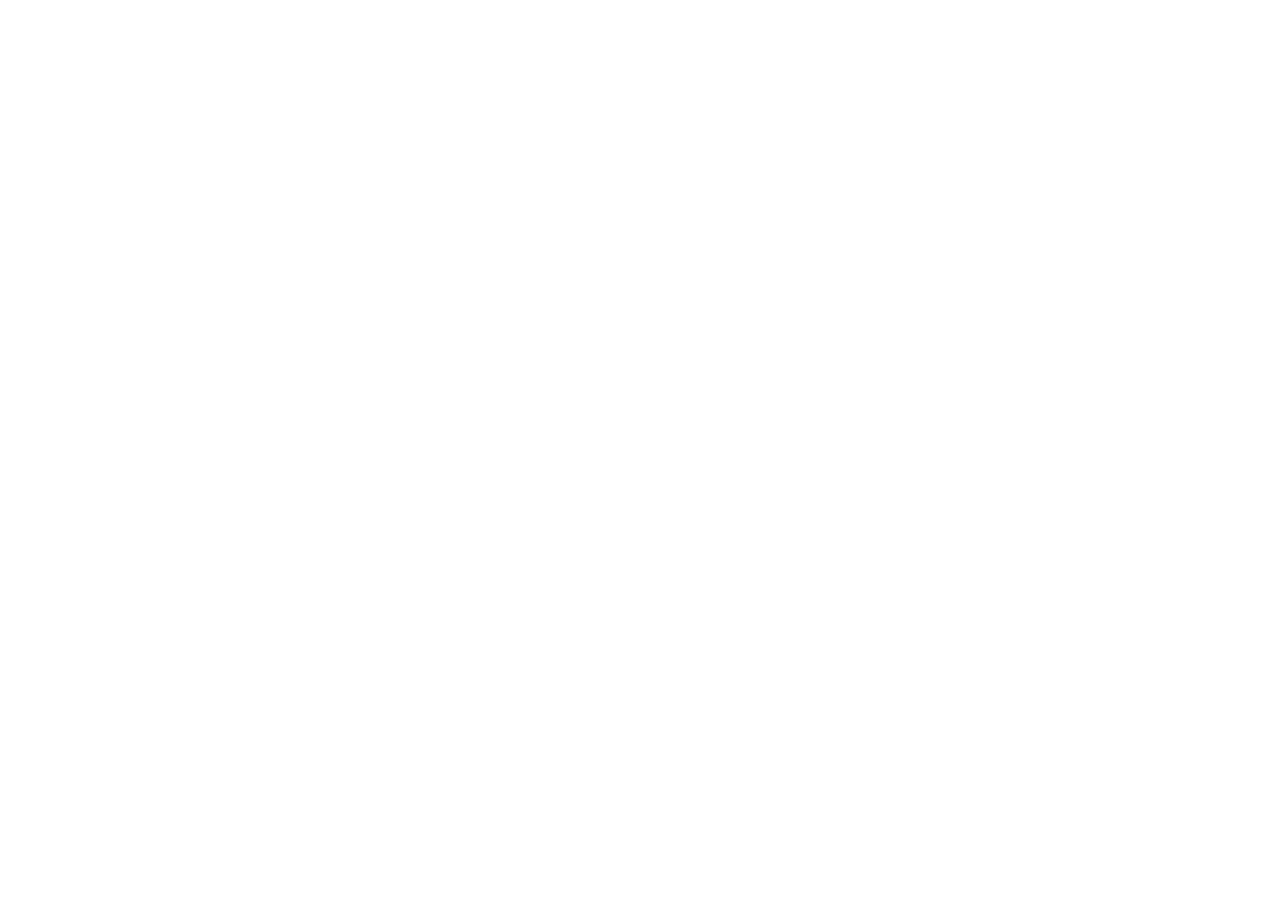
==== app_mata_mosquito/app.html @ 86922fc6 "one more commit" ====
<!DOCTYPE html>
<html lang="en">
<head>
    <meta charset="UTF-8">
    <meta name="viewport" content="width=device-width, initial-scale=1.0">
    <meta http-equiv="X-UA-Compatible" content="ie=edge">
    <title>Document</title>
    <script src="jogo.js"></script>
</head>
<body onresize="ajustaTamanhoPalcoJogo()">
    
</body>
</html>
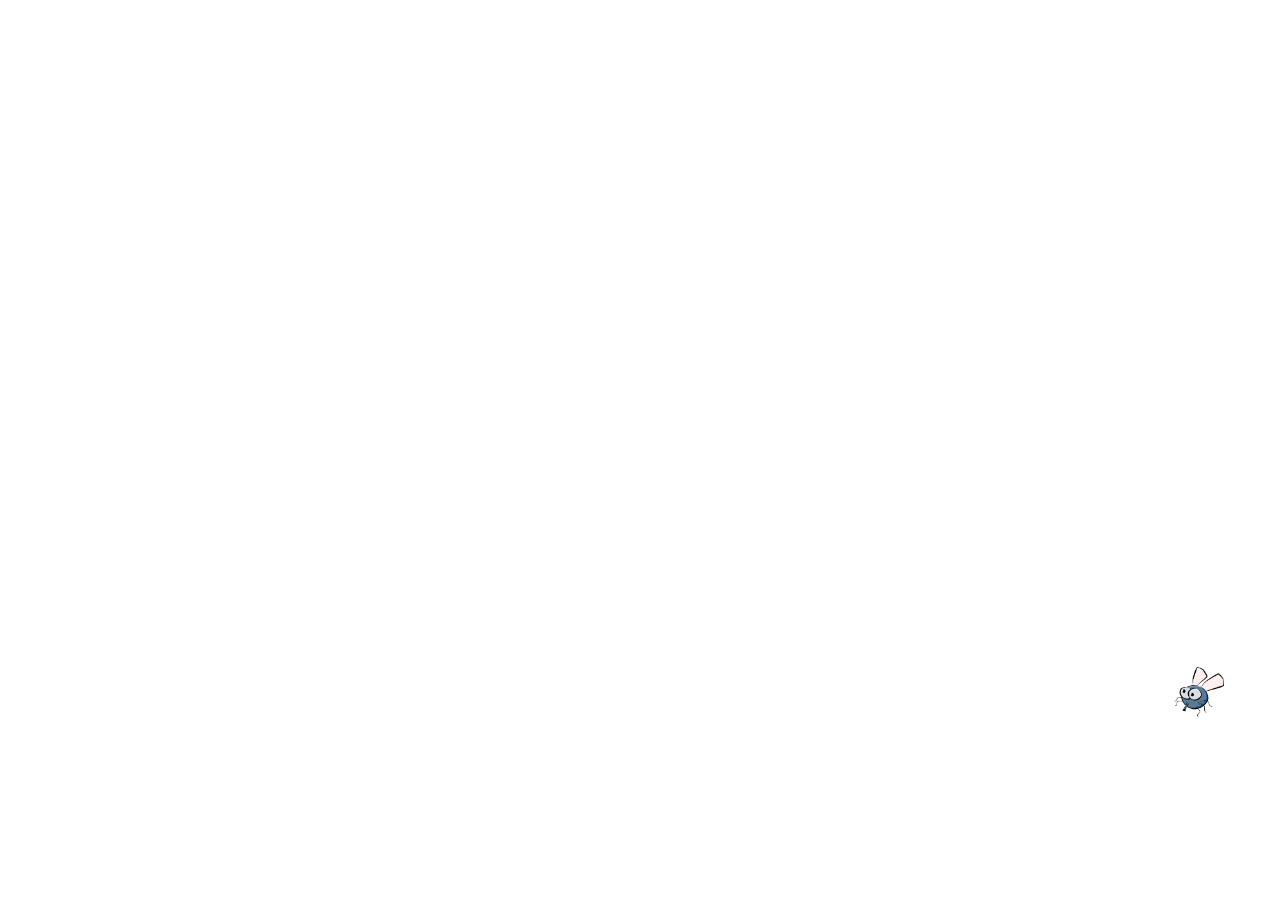
==== commit 4c73a3b6: "last commit today" ====
--- a/app_mata_mosquito/app.html
+++ b/app_mata_mosquito/app.html
@@ -1,13 +1,18 @@
 <!DOCTYPE html>
 <html lang="en">
-<head>
-    <meta charset="UTF-8">
-    <meta name="viewport" content="width=device-width, initial-scale=1.0">
-    <meta http-equiv="X-UA-Compatible" content="ie=edge">
-    <title>Document</title>
-    <script src="jogo.js"></script>
-</head>
-<body onresize="ajustaTamanhoPalcoJogo()">
-    
+    <head>
+        <meta charset="UTF-8">
+        <meta name="viewport" content="width=device-width, initial-scale=1.0">
+        <meta http-equiv="X-UA-Compatible" content="ie=edge">
+        <title>Document</title>
+        <link rel="stylesheet" href="estilo.css"/>
+        <script src="jogo.js"></script>
+    </head>
+    <body onresize="ajustaTamanhoPalcoJogo()">
+
+        <script>
+            posicaoRandomica();    
+        </script>
+        
 </body>
 </html>--- a/app_mata_mosquito/estilo.css
+++ b/app_mata_mosquito/estilo.css
@@ -0,0 +1,4 @@
+.mosquito1 {
+    width: 50px;
+    height: 50px;
+}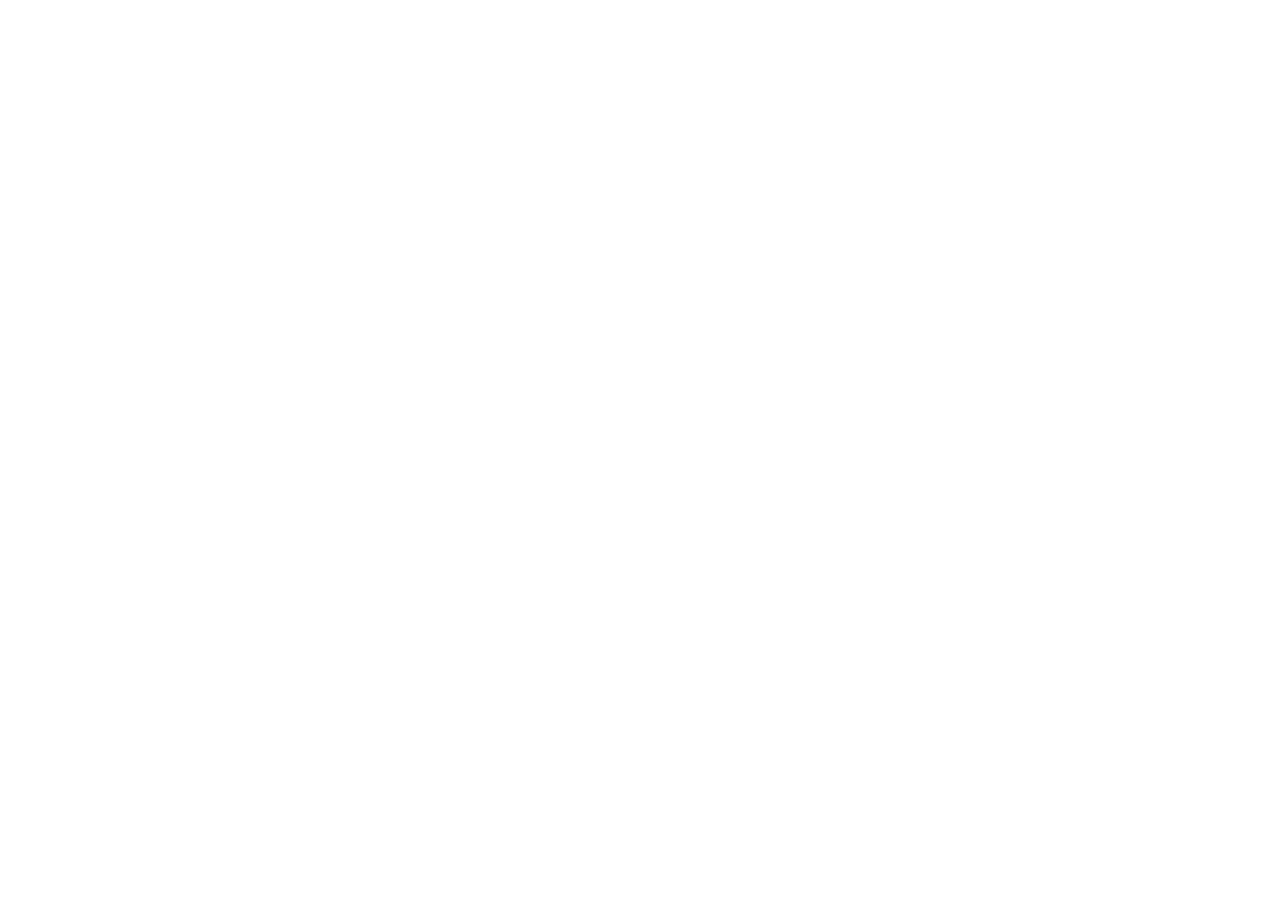
==== commit 27f0a27a: "last commit today" ====
--- a/app_mata_mosquito/app.html
+++ b/app_mata_mosquito/app.html
@@ -11,7 +11,9 @@
     <body onresize="ajustaTamanhoPalcoJogo()">
 
         <script>
-            posicaoRandomica();    
+            setInterval(function(){
+                posicaoRandomica()    
+            },1000)
         </script>
         
 </body>
--- a/app_mata_mosquito/estilo.css
+++ b/app_mata_mosquito/estilo.css
@@ -1,4 +1,18 @@
 .mosquito1 {
-    width: 50px;
-    height: 50px;
+    width: 25px;
+    height: 25px;
+}
+.mosquito2 {
+    width: 45px;
+    height: 45px;
+}
+.mosquito3 {
+    width: 70px;
+    height: 70px;
+}
+.ladoA{
+    transform: scaleX(1);
+}
+.ladoB{
+    transform: scaleX(-1);
 }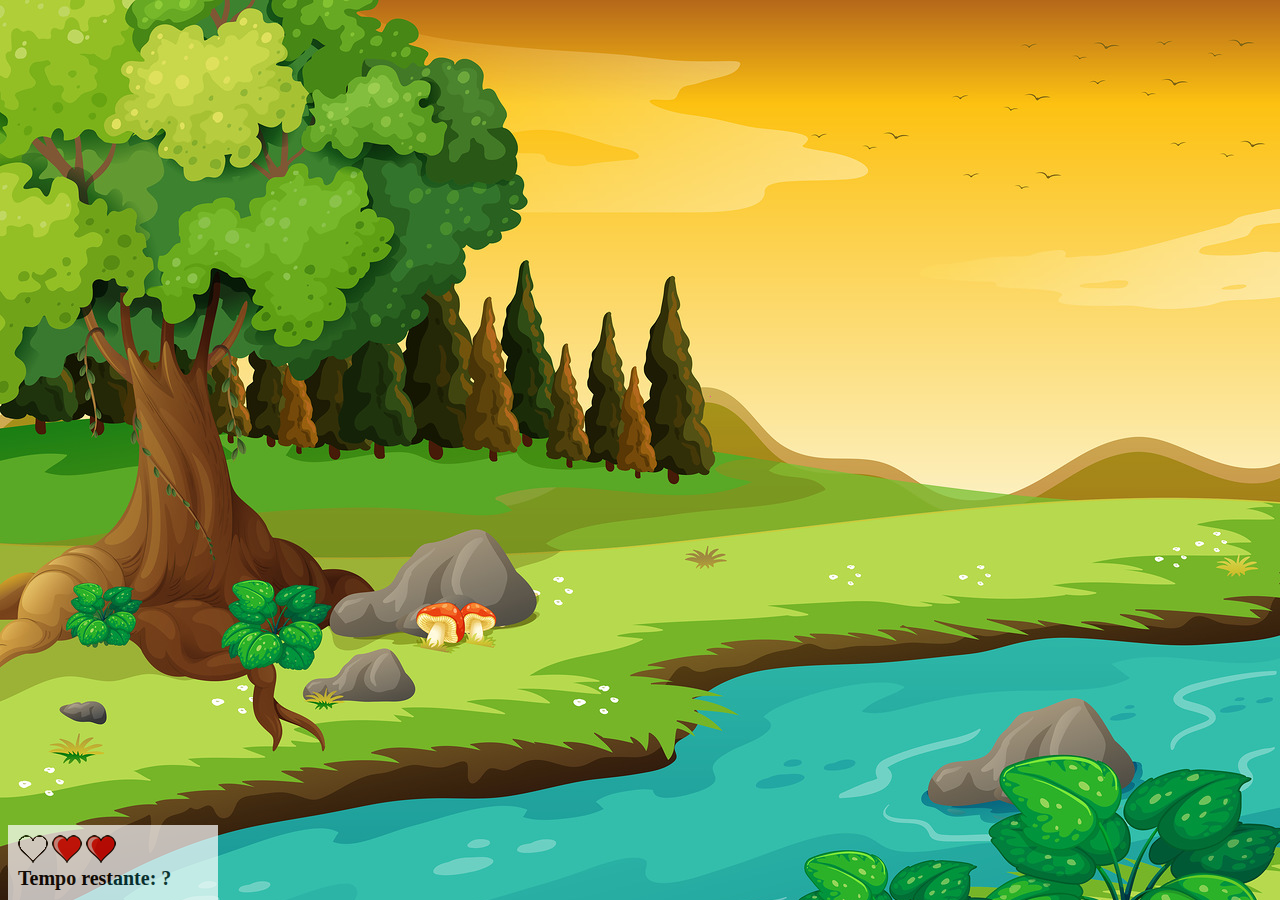
==== commit 92d82e39: "last commit today" ====
--- a/app_mata_mosquito/app.html
+++ b/app_mata_mosquito/app.html
@@ -9,12 +9,18 @@
         <script src="jogo.js"></script>
     </head>
     <body onresize="ajustaTamanhoPalcoJogo()">
-
+        <div class="painel">
+            <div class="Vidas">
+                <img src="imagens/coracao_vazio.png">
+                <img src="imagens/coracao_cheio.png">
+                <img src="imagens/coracao_cheio.png">
+            </div>
+            <div class="cronometro">Tempo restante: ?</div>
+        </div>
         <script>
             setInterval(function(){
                 posicaoRandomica()    
             },1000)
-        </script>
-        
-</body>
+        </script>        
+    </body>
 </html>--- a/app_mata_mosquito/estilo.css
+++ b/app_mata_mosquito/estilo.css
@@ -1,3 +1,7 @@
+body {
+    background-image: url(imagens/bg.jpg);
+    background-repeat: no-repeat;
+}
 .mosquito1 {
     width: 25px;
     height: 25px;
@@ -10,9 +14,26 @@
     width: 70px;
     height: 70px;
 }
-.ladoA{
+.ladoA {
     transform: scaleX(1);
 }
-.ladoB{
+.ladoB {
     transform: scaleX(-1);
-}+}
+.painel {
+    position: absolute;
+    width: 190px;
+    padding: 10px;
+    bottom: 0px;
+    border-color: solid 1px #fff;
+    background-color: #fff;
+    opacity: 0.7;
+}
+.vidas{
+    float: left;
+}
+.cronometro {
+    float: left;
+    font-size: 20px;
+    font-weight: bold;
+}
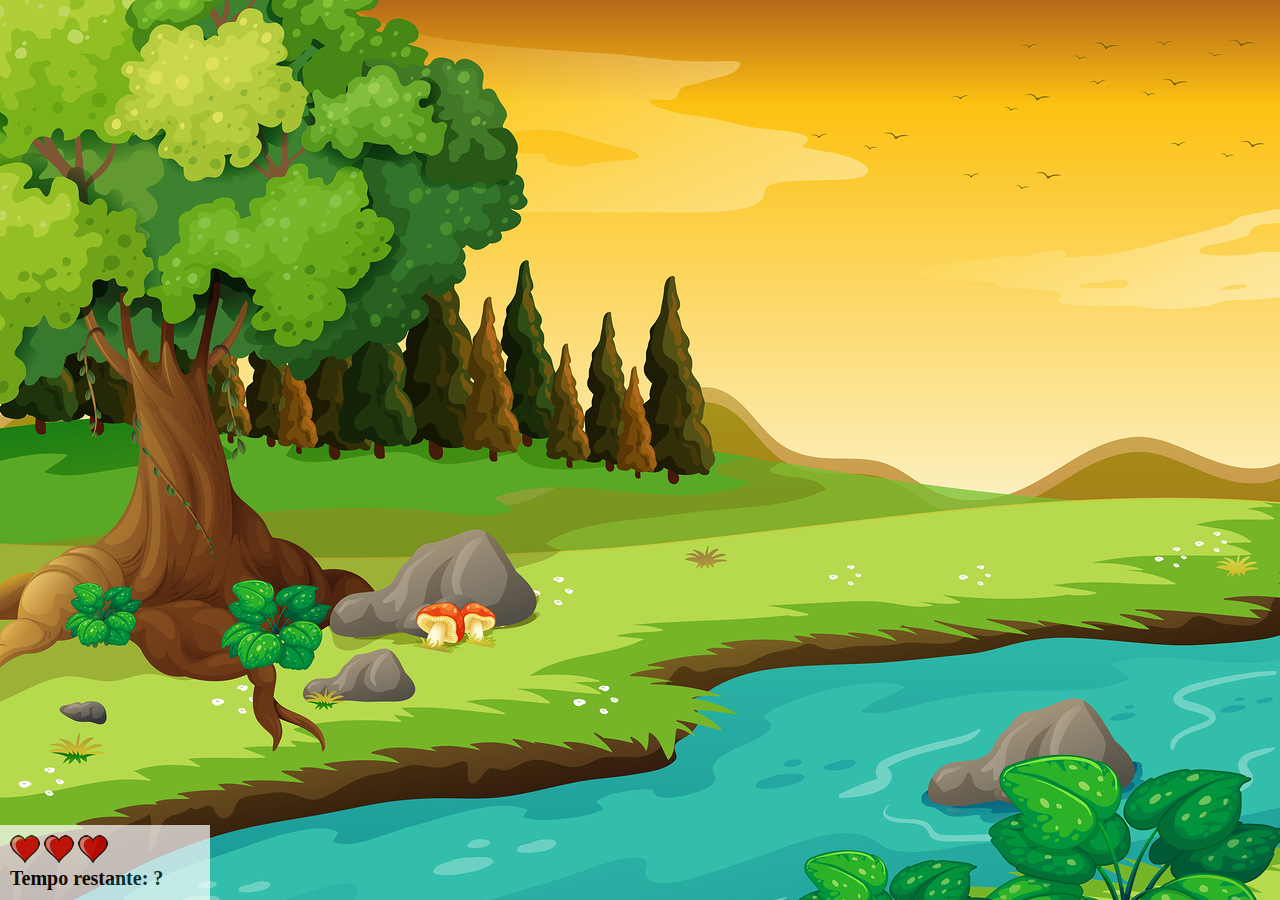
==== commit cc10e567: "Last commit today" ====
--- a/app_mata_mosquito/app.html
+++ b/app_mata_mosquito/app.html
@@ -11,9 +11,9 @@
     <body onresize="ajustaTamanhoPalcoJogo()">
         <div class="painel">
             <div class="Vidas">
-                <img src="imagens/coracao_vazio.png">
-                <img src="imagens/coracao_cheio.png">
-                <img src="imagens/coracao_cheio.png">
+                <img id="v1" src="imagens/coracao_cheio.png">
+                <img id="v2" src="imagens/coracao_cheio.png">
+                <img id="v3" src="imagens/coracao_cheio.png">
             </div>
             <div class="cronometro">Tempo restante: ?</div>
         </div>
--- a/app_mata_mosquito/estilo.css
+++ b/app_mata_mosquito/estilo.css
@@ -1,6 +1,7 @@
 body {
     background-image: url(imagens/bg.jpg);
     background-repeat: no-repeat;
+   /* background-position: center;*/
 }
 .mosquito1 {
     width: 25px;
@@ -24,6 +25,7 @@
     position: absolute;
     width: 190px;
     padding: 10px;
+    left: 0px;
     bottom: 0px;
     border-color: solid 1px #fff;
     background-color: #fff;
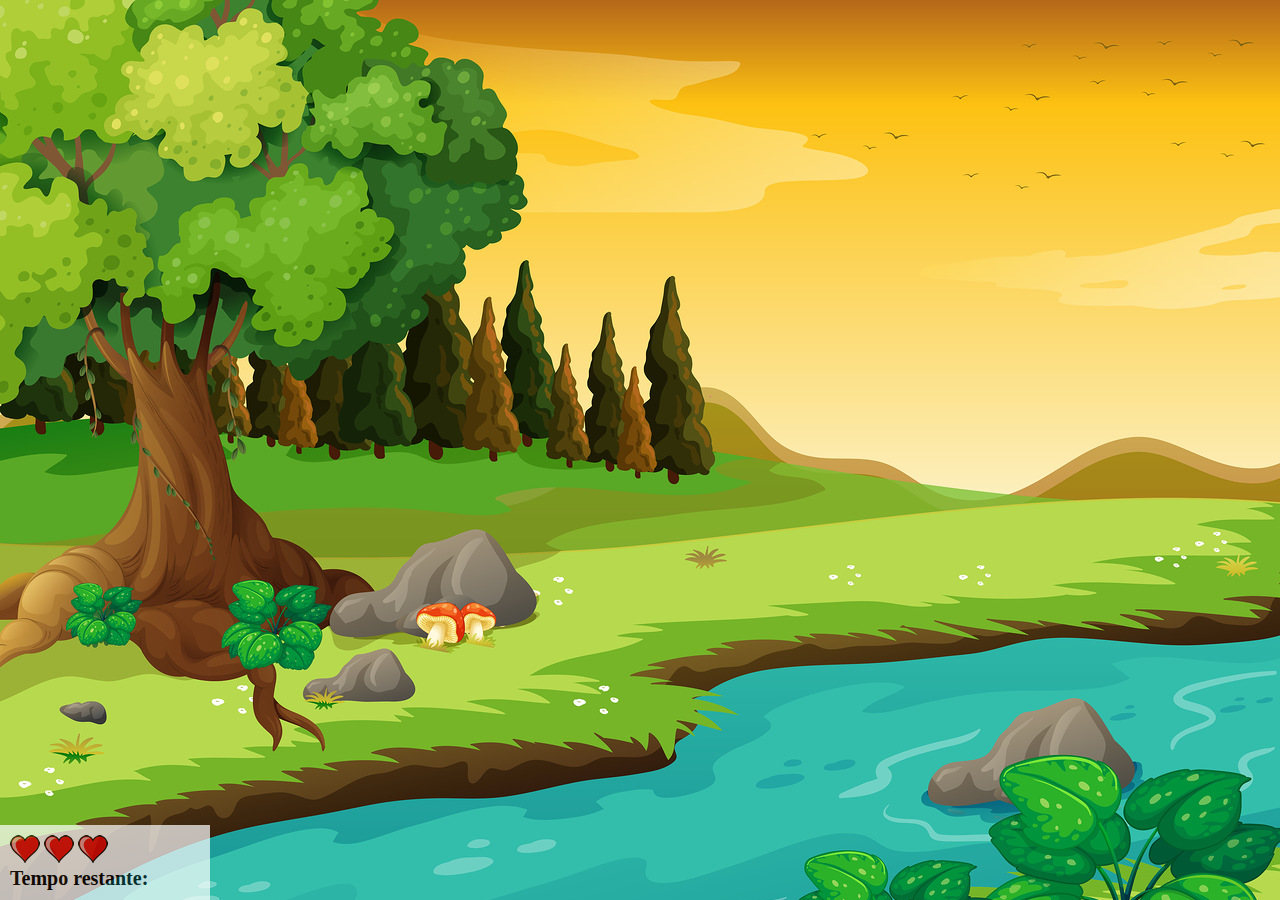
==== commit 7547efee: "commit" ====
--- a/app_mata_mosquito/app.html
+++ b/app_mata_mosquito/app.html
@@ -2,7 +2,7 @@
 <html lang="en">
     <head>
         <meta charset="UTF-8">
-        <meta name="viewport" content="width=device-width, initial-scale=1.0">
+        <meta name="" contenviewportt="width=device-width, initial-scale=1.0">
         <meta http-equiv="X-UA-Compatible" content="ie=edge">
         <title>Document</title>
         <link rel="stylesheet" href="estilo.css"/>
@@ -15,9 +15,12 @@
                 <img id="v2" src="imagens/coracao_cheio.png">
                 <img id="v3" src="imagens/coracao_cheio.png">
             </div>
-            <div class="cronometro">Tempo restante: ?</div>
+            <div class="cronometro">Tempo restante: <span id="cronometro"></span></div>
         </div>
         <script>
+            document.getElementById('cronometro').innerHTML = tempo;
+
+
             setInterval(function(){
                 posicaoRandomica()    
             },1000)
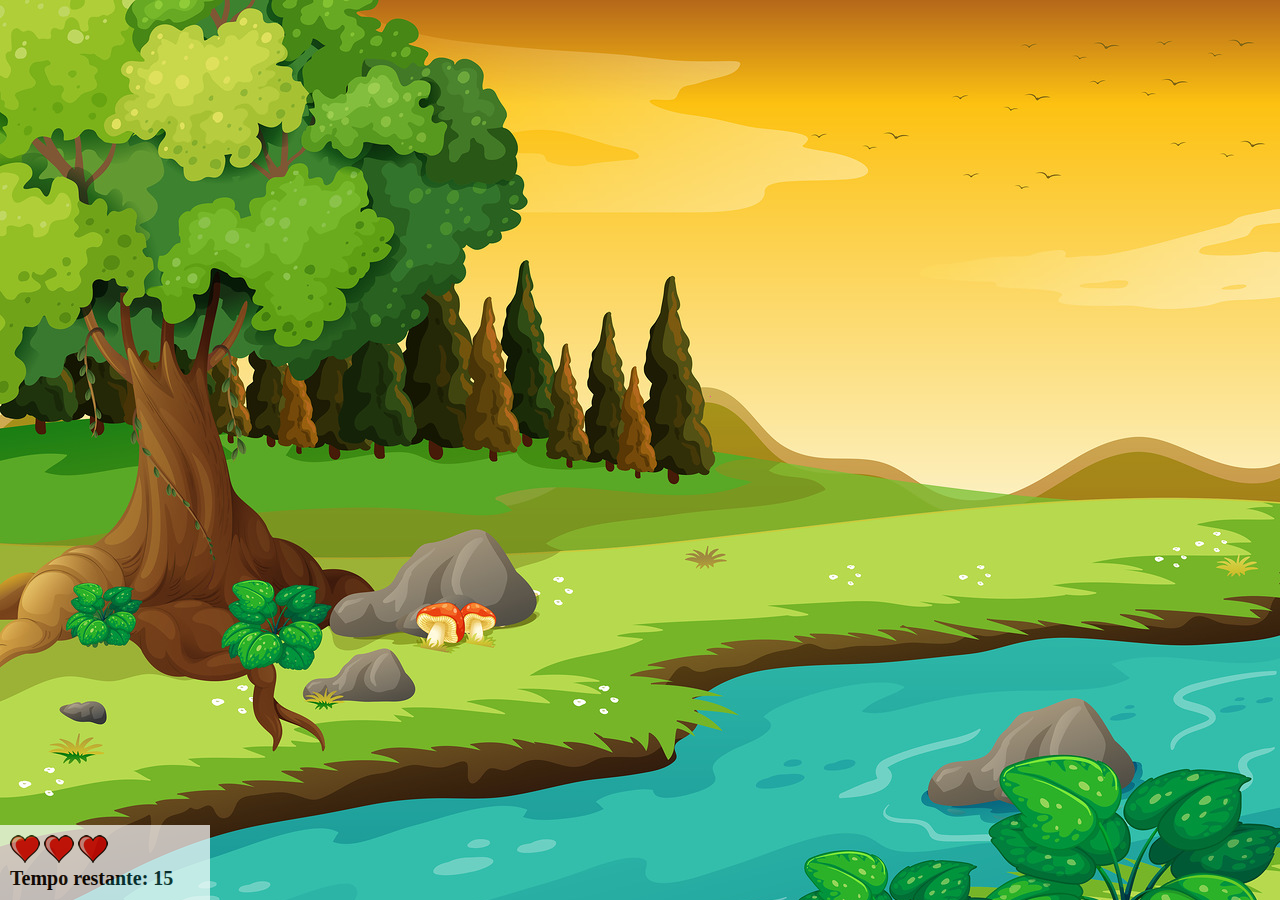
==== commit 29e9cc01: "criação das páginas index e vitória" ====
--- a/app_mata_mosquito/app.html
+++ b/app_mata_mosquito/app.html
@@ -20,10 +20,9 @@
         <script>
             document.getElementById('cronometro').innerHTML = tempo;
 
-
-            setInterval(function(){
+            var criaMosca = setInterval(function(){
                 posicaoRandomica()    
-            },1000)
+            },2000)
         </script>        
     </body>
 </html>--- a/app_mata_mosquito/estilo.css
+++ b/app_mata_mosquito/estilo.css
@@ -4,12 +4,12 @@
    /* background-position: center;*/
 }
 .mosquito1 {
-    width: 25px;
-    height: 25px;
+    width: 40px;
+    height: 40px;
 }
 .mosquito2 {
-    width: 45px;
-    height: 45px;
+    width: 50px;
+    height: 50px;
 }
 .mosquito3 {
     width: 70px;
